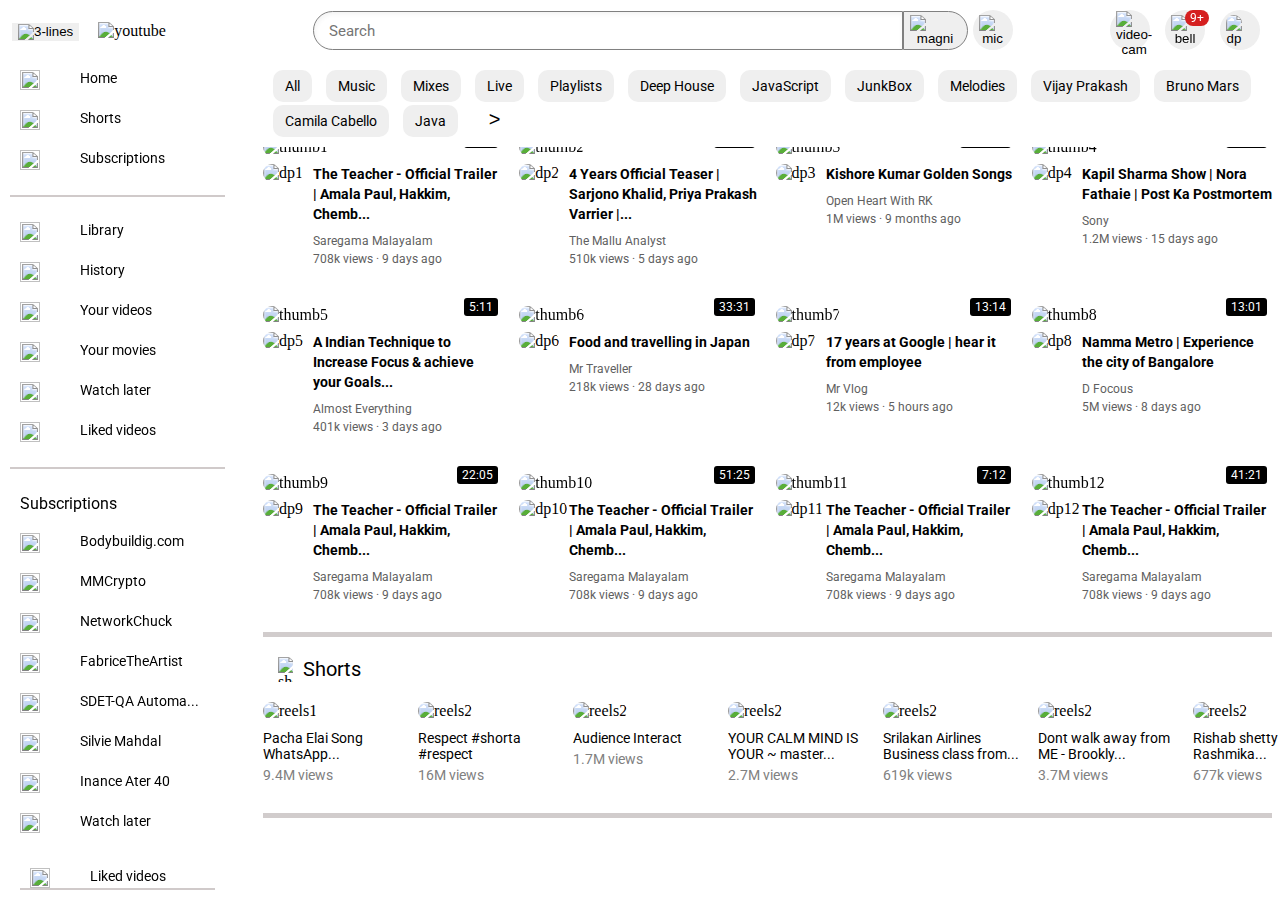
==== youtube-clone.html @ 5f98bfbc "Add files via upload" ====
<!DOCTYPE html>
<html>
    <head>
        <title>Youtube_clone</title>
        <link rel="stylesheet" href="clone.css">
        <link rel="stylesheet" href="header.css">
        <link rel="stylesheet" href="sidebar.css">
        <link rel="preconnect" href="https://fonts.googleapis.com">
        <link rel="preconnect" href="https://fonts.gstatic.com" crossorigin>
        <link href="https://fonts.googleapis.com/css2?family=Roboto:wght@400;500;700&display=swap" rel="stylesheet">
    
    </head>
    <body class="body">
        <div class="header">
            <div class="left-div">
                <button class="lines-button">
                    <img class="lines" src="/own/logo/3-lines2.png" alt="3-lines">
                </button>
                <img class="yt" src="/own/logo/youtube.jpg" alt="youtube">
            </div>
            <div class="center-div">
                <input class="search" type="text" placeholder="Search">
                <button class="magni-button">
                    <img class="magni" src="/own/logo/magni.jpg" alt="magni">
                    <div class="tooltip">Search</div>
                </button>
                <button class="mic-button">
                    <img class="mic" src="/own/logo/mic.png" alt="mic">
                    <div class="tooltip">Search with your voice </div>
                </button>
            </div>
            <div class="right-div">
                <button class="video-cam-button">
                    <img class="video-cam" src="/own/logo/video-cam.jpg" alt="video-cam">
                    <div class="tooltip">Create</div>
                </button>    
                <button class="bell-button">
                    <div class="noti">
                        <img class="bell" src="/own/logo/bell.webp" alt="bell">
                        <div class="tooltip">Notifications</div>
                    <div class="noti-number">9+</div>
                    </div>
                </button>
                <button class="login-button">
                    <img class="login-icon" src="/class/channel-pictures/rahul-dito-dp.jpg" alt="dp">
                </button>
            </div>
        </div>
        <div class="header2">
            <button class="header-button">
                All
            </button>
            <button class="header-button">
                Music
            </button>
            <button class="header-button">
                Mixes
            </button>
            <button class="header-button">
                Live
            </button>
            <button class="header-button">
                Playlists
            </button>
            <button class="header-button">
                Deep House
            </button>
            <button class="header-button">
                JavaScript
            </button>
            <button class="header-button">
                JunkBox
            </button>
            <button class="header-button">
                Melodies
            </button>
            <button class="header-button">
                Vijay Prakash
            </button>
            <button class="header-button">
                Bruno Mars
            </button>
            <button class="header-button">
                Camila Cabello
            </button>
            <button class="header-button">
                Java
           </button>
            <button class="header-button-arrow">
                >
            </button>
        </div>


        <div class="sidebar">
            <button class="side1">
                <div class="div-side">
                <img class="img-home" src="/own/logo/home.jpg">
                Home 
                </div> 
            </button>
            <button class="side1">
                <div class="div-side">
                <img class="img-home" src="/own/logo/shorts.jpg">
                Shorts
                </div>                
            </button>
            <button class="side1">
                <div class="div-side">
                <img class="img-home" src="/own/logo/sub.jpg">
                Subscriptions
                </div>
            </button>

           <div class="line"></div>
            
           <button class="side1">
                <div class="div-side">
                <img class="img-home" src="/own/logo/lib.jpg">
                Library
                </div>
            </button>
            <button class="side1">
                <div class="div-side">
                <img class="img-home" src="/own/logo/history.jpg">
                History
                </div>
            </button>
            <button class="side1">
                <div class="div-side">
                    <img class="img-home" src="/own/logo/your-videos.jpg">
                    Your videos
                </div>
               
            </button>
            <button class="side1">
                <div class="div-side">
                    <img class="img-home" src="/own/logo/your-movies.jpg">
                    Your movies
                </div>
                
            </button>
            <button class="side1">
                <div class="div-side">

                    <img class="img-home" src="/own/logo/watch-later.png">
                    Watch later
                </div>
                
            </button>
            <button class="side1">
                <div class="div-side">
                    <img class="img-home" src="/own/logo/liked.png">
                Liked videos
                </div>
            </button>
            <div class="line"></div>

            <Div class="sub-main">Subscriptions</Div>

            <button class="side1">
                <div class="div-side">
                <img class="img-home" src="/class/channel-pictures/class-dp.jpg">
                Bodybuildig.com
                </div> 
            </button>
            <button class="side1">
                <div class="div-side">
                <img class="img-home" src="/own/display-pictures/dp1.jpg">
                MMCrypto
                </div>                
            </button>
            <button class="side1">
                <div class="div-side">
                <img class="img-home" src="/own/display-pictures/dp9.jpg">
                NetworkChuck                
                </div>                
            </button>
           <button class="side1">
                <div class="div-side">
                <img class="img-home" src="/own/display-pictures/dp10.jpg">
                FabriceTheArtist
                </div>
            </button>
            <button class="side1">
                <div class="div-side">
                <img class="img-home" src="/own/display-pictures/dp9.jpg">
                SDET-QA Automa...
                </div>
            </button>
            <button class="side1">
                <div class="div-side">
                    <img class="img-home" src="/class/channel-pictures/class-dp.jpg">
                    Silvie Mahdal
                </div>
               
            </button>
            <button class="side1">
                <div class="div-side">
                    <img class="img-home" src="/own/logo/home.jpg">
                    Inance Ater 40
                </div>
                
            </button>
            <button class="side1">
                <div class="div-side">

                    <img class="img-home" src="/own/logo/home.jpg">
                    Watch later
                </div>
                
            </button>
            <button class="side1">
                <div class="line">
                <div class="div-side">
                        <img class="img-home" src="/own/logo/home.jpg">
                    Liked videos
                    </div>
                </div>
                
            </button>
          
        </div>
        
        <div class="video-grid">
            <div class="main">
                <div class="image-preview">
                    <img class="thumbnail" src="/own/thumbnails/tumb1.webp" alt="thumb1">
                    <div class="timestamp">3:41</div>
                </div>
                <div class="video-info-grid">
                    <div class="dp-holder">
                        <img class="dp" src="/own/display-pictures/dp1.jpg" alt="dp1">
                    </div>
                    <div class="video-preview">
                        <p class="video-title">
                            The Teacher - Official Trailer | Amala Paul, Hakkim, Chemb...
                        </p>
                        <p class="video-owner">
                            Saregama Malayalam
                        </p>
                        <p class="video-views">
                            708k views &#903; 9 days ago
                        </p>
                    </div>
                </div>
                
            </div>
    
    
            <div class="main">
    
                <div class="image-preview">
                    <img class="thumbnail" src="/own/thumbnails/thumb2.webp" alt="thumb2">
                    <div class="timestamp">25:04</div>
                </div>
                <div class="video-info-grid">
                    <div class="dp-holder">
                        <img class="dp" src="/own/display-pictures/dp2.jpg" alt="dp2">
                    </div>
                    <div class="video-preview">
                        <p class="video-title">
                            4 Years Official Teaser | Sarjono Khalid, Priya Prakash Varrier |...
                        </p>
                        <p class="video-owner">
                            The Mallu Analyst
                        </p>
                        <p class="video-views">
                            510k views &#903; 5 days ago
                        </p>
                    </div>
                </div>
               
            </div>



                        
            <div class="main">
                
                <div class="image-preview">
                    <img class="thumbnail" src="/own/thumbnails/thumb3.webp" alt="thumb3">
                    <div class="timestamp">1:33:41</div>
                </div>
                <div class="video-info-grid">
                    <div class="dp-holder">
                        <img class="dp" src="/own/display-pictures/dp3.jpg" alt="dp3">
                    </div>
                    <div class="video-preview">
                        <p class="video-title">
                            Kishore Kumar Golden Songs
                        </p>
                        <p class="video-owner">
                            Open Heart With RK
                        </p>
                        <p class="video-views">
                            1M views &#903; 9 months ago
                        </p>
                    </div>
                </div>
                
            </div>


            <div class="main">

                <div class="image-preview">
                    <img class="thumbnail" src="/own/thumbnails/thumb4.webp" alt="thumb4">
                    <div class="timestamp">55:21</div>
                </div>
                <div class="video-info-grid">
                    <div class="dp-holder">
                        <img class="dp" src="/own/display-pictures/dp4.jpg" alt="dp4">
                    </div>
                    <div class="video-preview">
                        <p class="video-title">
                            Kapil Sharma Show | Nora Fathaie | Post Ka Postmortem
                        </p>
                        <p class="video-owner">
                            Sony
                        </p>
                        <p class="video-views">
                            1.2M views &#903; 15 days ago
                        </p>
                    </div>
                </div>
            </div>


            <div class="main">

            <div class="image-preview">
                <img class="thumbnail" src="/own/thumbnails/thumb5.webp" alt="thumb5">
                <div class="timestamp">5:11</div>
            </div>
            <div class="video-info-grid">
                <div class="dp-holder">
                    <img class="dp" src="/own/display-pictures/dp5.jpg" alt="dp5">
                </div>
                <div class="video-preview">
                    <p class="video-title">
                        A Indian Technique to Increase Focus & achieve your Goals...
                    </p>
                    <p class="video-owner">
                        Almost Everything
                    </p>
                    <p class="video-views">
                        401k views &#903; 3 days ago
                    </p>
                </div>
            </div>
            </div>


            <div class="main">

            <div class="image-preview">
                <img class="thumbnail" src="/own/thumbnails/thumb6.webp" alt="thumb6">
                <div class="timestamp">33:31</div>
            </div>
            <div class="video-info-grid">
                <div class="dp-holder">
                    <img class="dp" src="/own/display-pictures/dp6.jpg" alt="dp6">
                </div>
                <div class="video-preview">
                    <p class="video-title">
                        Food and travelling in Japan
                    <p class="video-owner">
                        Mr Traveller
                    </p>
                    <p class="video-views">
                        218k views &#903; 28 days ago
                    </p>
                </div>
            </div>
            </div>


            <div class="main">

            <div class="image-preview">
                <img class="thumbnail" src="/own/thumbnails/thumb7.webp" alt="thumb7">
                <div class="timestamp">13:14</div>
            </div>
            <div class="video-info-grid">
                <div class="dp-holder">
                    <img class="dp" src="/own/display-pictures/dp7.jpg" alt="dp7">
                </div>
                <div class="video-preview">
                    <p class="video-title">
                        17 years at Google | hear it from employee
                    </p>
                    <p class="video-owner">
                        Mr Vlog
                    </p>
                    <p class="video-views">
                        12k views &#903; 5 hours ago
                    </p>
                </div>
            </div>
            </div>


            <div class="main">

            <div class="image-preview">
                <img class="thumbnail" src="/own/thumbnails/thumb8.webp" alt="thumb8">
                <div class="timestamp">13:01</div>
            </div>
            <div class="video-info-grid">
                <div class="dp-holder">
                    <img class="dp" src="/own/display-pictures/dp8.jpg" alt="dp8">
                </div>
                <div class="video-preview">
                    <p class="video-title">
                        Namma Metro | Experience the city of Bangalore
                    </p>
                    <p class="video-owner">
                        D Focous
                    </p>
                    <p class="video-views">
                        5M views &#903; 8 days ago
                    </p>
                </div>
            </div>

            </div>




            <div class="main">

            <div class="image-preview">
                <img class="thumbnail" src="/own/thumbnails/thumb9.webp" alt="thumb9">
                <div class="timestamp">22:05</div>
            </div>
            <div class="video-info-grid">
                <div class="dp-holder">
                    <img class="dp" src="/own/display-pictures/dp9.jpg" alt="dp9">
                </div>
                <div class="video-preview">
                    <p class="video-title">
                        The Teacher - Official Trailer | Amala Paul, Hakkim, Chemb...
                    </p>
                    <p class="video-owner">
                        Saregama Malayalam
                    </p>
                    <p class="video-views">
                        708k views &#903; 9 days ago
                    </p>
                </div>
            </div>
            </div>

            <div class="main">

            <div class="image-preview">
                <img class="thumbnail" src="/own/thumbnails/thumb10.webp" alt="thumb10">
                <div class="timestamp">51:25</div>
            </div>
            <div class="video-info-grid">
                <div class="dp-holder">
                    <img class="dp" src="/own/display-pictures/dp10.jpg" alt="dp10">
                </div>
                <div class="video-preview">
                    <p class="video-title">
                        The Teacher - Official Trailer | Amala Paul, Hakkim, Chemb...
                    </p>
                    <p class="video-owner">
                        Saregama Malayalam
                    </p>
                    <p class="video-views">
                        708k views &#903; 9 days ago
                    </p>
                </div>
            </div>

            </div>


            <div class="main">

            <div class="image-preview">
                <img class="thumbnail" src="/own/thumbnails/thumb11.webp" alt="thumb11">
                <div class="timestamp">7:12</div>
            </div>
            <div class="video-info-grid">
                <div class="dp-holder">
                    <img class="dp" src="/own/display-pictures/dp11.jpg" alt="dp11">
                </div>
                <div class="video-preview">
                    <p class="video-title">
                        The Teacher - Official Trailer | Amala Paul, Hakkim, Chemb...
                    </p>
                    <p class="video-owner">
                        Saregama Malayalam
                    </p>
                    <p class="video-views">
                        708k views &#903; 9 days ago
                    </p>
                </div>
            </div>
            </div>


            <div class="main">

            <div class="image-preview">
                <img class="thumbnail" src="/own/thumbnails/thumb12.webp" alt="thumb12">
                <div class="timestamp">41:21</div>
            </div>
            <div class="video-info-grid">
                <div class="dp-holder">
                    <img class="dp" src="/own/display-pictures/dp12.jpg" alt="dp12">
                </div>
                <div class="video-preview">
                    <p class="video-title">
                        The Teacher - Official Trailer | Amala Paul, Hakkim, Chemb...
                    </p>
                    <p class="video-owner">
                        Saregama Malayalam
                    </p>
                    <p class="video-views">
                        708k views &#903; 9 days ago
                    </p>
                </div>
            </div>
            </div>
        </div>

                
        <div class="shorts-div">
            <img class="shorts-icon" src="/own/Youtube_shorts_icon.svg.png" alt="shorts">
        <p class="Shorts">
            Shorts
        </p>
        </div>
        <div class="reels-grid">
        
        <div class="reels">
        <img class="reels-image" src="/own/reels/reel1.webp" alt="reels1">
        <p class="reels-text">
            Pacha Elai Song WhatsApp...
        </p>
        <p class="reels-views">
            9.4M views
        </p>
        </div>

        <div class="reels">
            <img class="reels-image" src="/own/reels/reel2.webp" alt="reels2">
            <p class="reels-text">
                Respect #shorta #respect
            </p>
            <p class="reels-views">
                16M views
            </p>
            </div>

         <div class="reels">
                <img class="reels-image" src="/own/reels/reel3.webp" alt="reels2">
                <p class="reels-text">
                    Audience Interact
                </p>
                <p class="reels-views">
                    1.7M views
                </p>
                </div>

                <div class="reels">
                    <img class="reels-image" src="/own/reels/reel4.webp" alt="reels2">
                    <p class="reels-text">
                        YOUR CALM MIND IS YOUR ~ master...
                    </p>
                    <p class="reels-views">
                        2.7M views
                    </p>
                    </div>

                    <div class="reels">
                        <img class="reels-image" src="/own/reels/reel5.webp" alt="reels2">
                        <p class="reels-text">
                            Srilakan Airlines Business  class from...
                        </p>
                        <p class="reels-views">
                            619k views
                        </p>
                        </div>
                
                        <div class="reels">
                            <img class="reels-image" src="/own/reels/reel6.webp" alt="reels2">
                            <p class="reels-text">
                                Dont walk away from ME - Brookly...
                            </p>
                            <p class="reels-views">
                                3.7M views
                            </p>
                        </div>

                            <div class="reels">
                                <img class="reels-image" src="/own/reels/reel7.webp" alt="reels2">
                                <p class="reels-text">
                                    Rishab shetty trolls Rashmika...
                                </p>
                                <p class="reels-views">
                                    677k views
                                </p>
                             </div>

        </div>
    </body>
</html>
---- clone.css ----
p{
    font-family: Roboto, Arial;
    margin-top: 0;
    margin-bottom: 0;
    font-size: 14px;
}
.video-grid{
    display: grid;
    grid-template-columns: 1fr 1fr 1fr 1fr;
    column-gap: 16px;
    row-gap: 40px;
    border-bottom-width: 5px;
    border-bottom-style: solid;
    border-bottom-color: rgb(209, 204, 204);
    padding-bottom: 30px;
}
@media (max-width: 1130px){
    .video-grid{
        grid-template-columns: 1fr 1fr 1fr;
    }
}

@media (max-width: 890px){
    .video-grid{
        grid-template-columns: 1fr 1fr;
    }
}
@media(max-width:510px){
    .video-grid{
        grid-template-columns: 1fr;
    }
}

.image-preview{
    position: relative;
}
.timestamp{
    position: absolute;
    background-color: black;
    color: white;
    font-family: Roboto, arial;
    font-size: 12px;
    bottom: 16px;
    right: 5px;
    border-radius: 3px;
    padding: 2px 5px 2px 5px;
}

.thumbnail{
    width: 100%;
    border-radius: 15px;
    margin-bottom: 8px;
}

.video-info-grid{
    display: grid;
    grid-template-columns: 50px 1fr;            
}

.dp{
    width: 100%;
    border-radius: 50px;
}

.video-title{
    font-size: 14px ;
    font-weight: 500;
    line-height: 20px;
    margin-bottom: 10px;
    margin-top: 0px;
}
.video-title{
    font-weight: bold;
}
.video-owner,
.video-views{
    display: block;
    font-size: 12px;
    color: rgb(96, 96, 96);
}
.video-owner{
    margin-bottom: 4px;
}


.reels-text{
    margin-top: 10px;
    width: 145px;
}
.shorts-icon{
display: inline-block;
width: 15px;
height: 25px;
margin-right: 10px;
}
.shorts-div{
display: flex;
flex-direction: row;
margin-left: 15px;
margin-bottom: 20px;
margin-top: 20px;
}
.Shorts{
font-size: 20px;
}
.reels-views{
    margin-top: 5px;
    color: grey;
}
.reels-image{
    width: 100%;
    height: 280px;
    border-radius: 15px;
}
.reels-grid{
    display: grid;
    grid-template-columns: 1fr 1fr 1fr 1fr 1fr 1fr 1fr;
    column-gap: 10px;
    border-bottom-width: 5px;
    border-bottom-style: solid;
    border-bottom-color: rgb(209, 204, 204);
    padding-bottom: 30px;
}

@media (max-width:500px){
    .reels-grid{
        grid-template-columns: 1fr 1fr 1fr 1fr;
    }
}

@media (min-width:0) and (max-width:499px){
    .reels-grid{
        grid-template-columns: 1fr 1fr 1fr ;
    }
}
@media (min-width:1000px){
    .reels-grid{
        grid-template-columns: 1fr 1fr 1fr 1fr 1fr 1fr 1fr;
    }
}
---- header.css ----
.body{
    padding-top: 130px;
    padding-left: 255px;
}
.header{
    display: flex;
    flex-direction: row;
    height: 55px;
    justify-content: space-between;
    align-items: center;
    position:fixed;
    background-color: white;
    top:0;
    left: 0;
    right: 0;
    height: 60px;
    padding-bottom: 10px;
    z-index: 100;
}
.left-div{
    width: 200px;
    margin-bottom: 8px;
    margin-top: 10px;
}
.lines-button{
    border: none;
    margin-left: 12px;   
}
.lines-button:hover{
    background-color: grey;
    cursor: pointer;
    border-radius: 100%;
}
.lines{
    width: 22px;
    height: 22px;
}
.yt{
    margin-left: 15px;
    width:95px;
    height: 22px;
}
.center-div{
    flex: 2;
    margin-left: 70px;
    margin-right: 55px;
    max-width: 700px;
    display: flex;
    align-items: center;
    justify-content: center;
}
.search{
    flex: 1;
    height: 35px;
    border-width: 1px;
    border-style: solid;
    border-color: grey;
    border-radius: 50px 0 0 50px ;
    padding-left: 15px;
    font-size: 15px;
    box-shadow: inset 1px 2px 5px rgba(0, 0, 0, 0.05);
    width: 0;
}
.magni-button .tooltip,
.mic-button .tooltip,
.bell-button .tooltip,
.video-cam-button .tooltip{
    position: absolute;
    background-color: grey;
    color: white;
    font-family: Roboto, arial;
    font-size: 12px;
    border-radius: 3px;
    padding: 8px 8px 8px 8px;
    opacity: 0;
    transition: opacity 0.15s;
    pointer-events: none;
    white-space: nowrap;
}
.magni-button:hover .tooltip,
.mic-button:hover .tooltip,
.bell-button:hover .tooltip,
.video-cam-button:hover .tooltip{
    opacity: 1;
}
.search::placeholder{
    font-family: Roboto, Arial;
    font-size: 15px;
}
.magni-button{
    width: 65px;
    height: 39px;
    border: none;
    border-width: 1px;
    border-style: solid;
    border-color: grey;
    border-radius: 0 50px 50px 0;
    position: relative;
}
.magni{
    width: 20px;
    height:20px;
}
.mic-button{
    height: 40px;
    width: 40px;
    border: none;
    border-radius: 50px;
    margin-left: 5px;
    position: relative;
}
.mic-button:hover{
    background-color: grey;
    cursor: pointer;
    
}
.mic{
    width: 25px;
    height: 25px;
}
.right-div{
  width: 170px;
  display: flex;
  justify-content: space-between;
  align-items: center;
  margin-bottom: 10px;
  flex-shrink: 0;
  margin-top: 10px;
}
.video-cam-button{
    width: 40px;
    height: 40px;
    border: none;
    border-radius: 50px;
    position: relative;
}
.video-cam-button:hover{
    background-color: grey;
}
.video-cam{
    width: 28px;
    height:20px;
}
.bell-button{
    height: 40px;
    width: 40px;
    border-radius: 50px;
    border: none;
    position: relative;
}
.noti{
    position: relative;
}
.noti-number{
    position: absolute;
    background-color: rgb(213, 32, 32);
    color: white;
    font-family: Roboto, arial;
    font-size: 12px;
    padding: 1px 5px 1px 5px;
    border-radius: 50px;
    top: -5px;
    right: -10px;
}
.bell-button:hover{
    background-color: grey;
    cursor: pointer;
    border-radius: 50px;
}
.bell{
    width: 23px;
    height: 20px;
    
}
.login-button{
    width: 40px;
    height: 40px;
    border-radius: 50px;
    margin-right: 20px;
    border:none;
}
.login-icon{
    width: 32px;
    height: 32px;
    border-radius: 50px;
    margin-right: 16px;
}

.header2{
    background-color: white;
    position: fixed;
    top: 70px;
    padding-bottom :10px; 
    z-index: 100;
}
.header-button{
    font-family: Roboto, arial;
    font-size: 14px;
    border:none;
    border-radius: 10px;
    padding: 8px 12px 8px 12px;
    margin-left: 10px;
}
.header-button:hover{
    cursor: pointer;
    background-color: grey;
}
.header-button-arrow{
    border: none;
    font-size: 20px;
    background-color: white;
    border-radius: 50px;
    width: 35px ;
    height: 35px;
    margin-left: 15px;
}
.header-button-arrow:hover{
    background-color: grey;
    cursor: pointer;
}
---- sidebar.css ----
.sidebar{
    position:fixed;
    top: 60px;;
    left:0;
    bottom: 0;
    width: 235px;
    display: flex;
    flex-direction: column;
}



.div-side{
    display: flex;
    flex-direction: row;
}
.side1{
    font-family: Roboto, arial;
    font-size: 14px;
    padding: 10px 10px 10px 10px;
    border-radius: 10px;
    border: none;
    background-color: white;
}
.side1:hover{
    cursor: pointer;
    background-color: rgb(212, 211, 211);
}
.img-home{
    width: 20px;
    height: 20px;
    margin-right: 40px;
    margin-left: 10px;
}
.line{
    margin-left: 10px;
    margin-bottom: 15px;
    margin-top: 15px;
    margin-right: 10px;
    border-bottom-width: 2px;
    border-bottom-color: rgb(208, 202, 202);
    border-bottom-style: solid;
}
.sub-main{
    font-family: Roboto, arial;
    margin-top: 10px;
    margin-left: 20px;
    margin-bottom :10px;
}
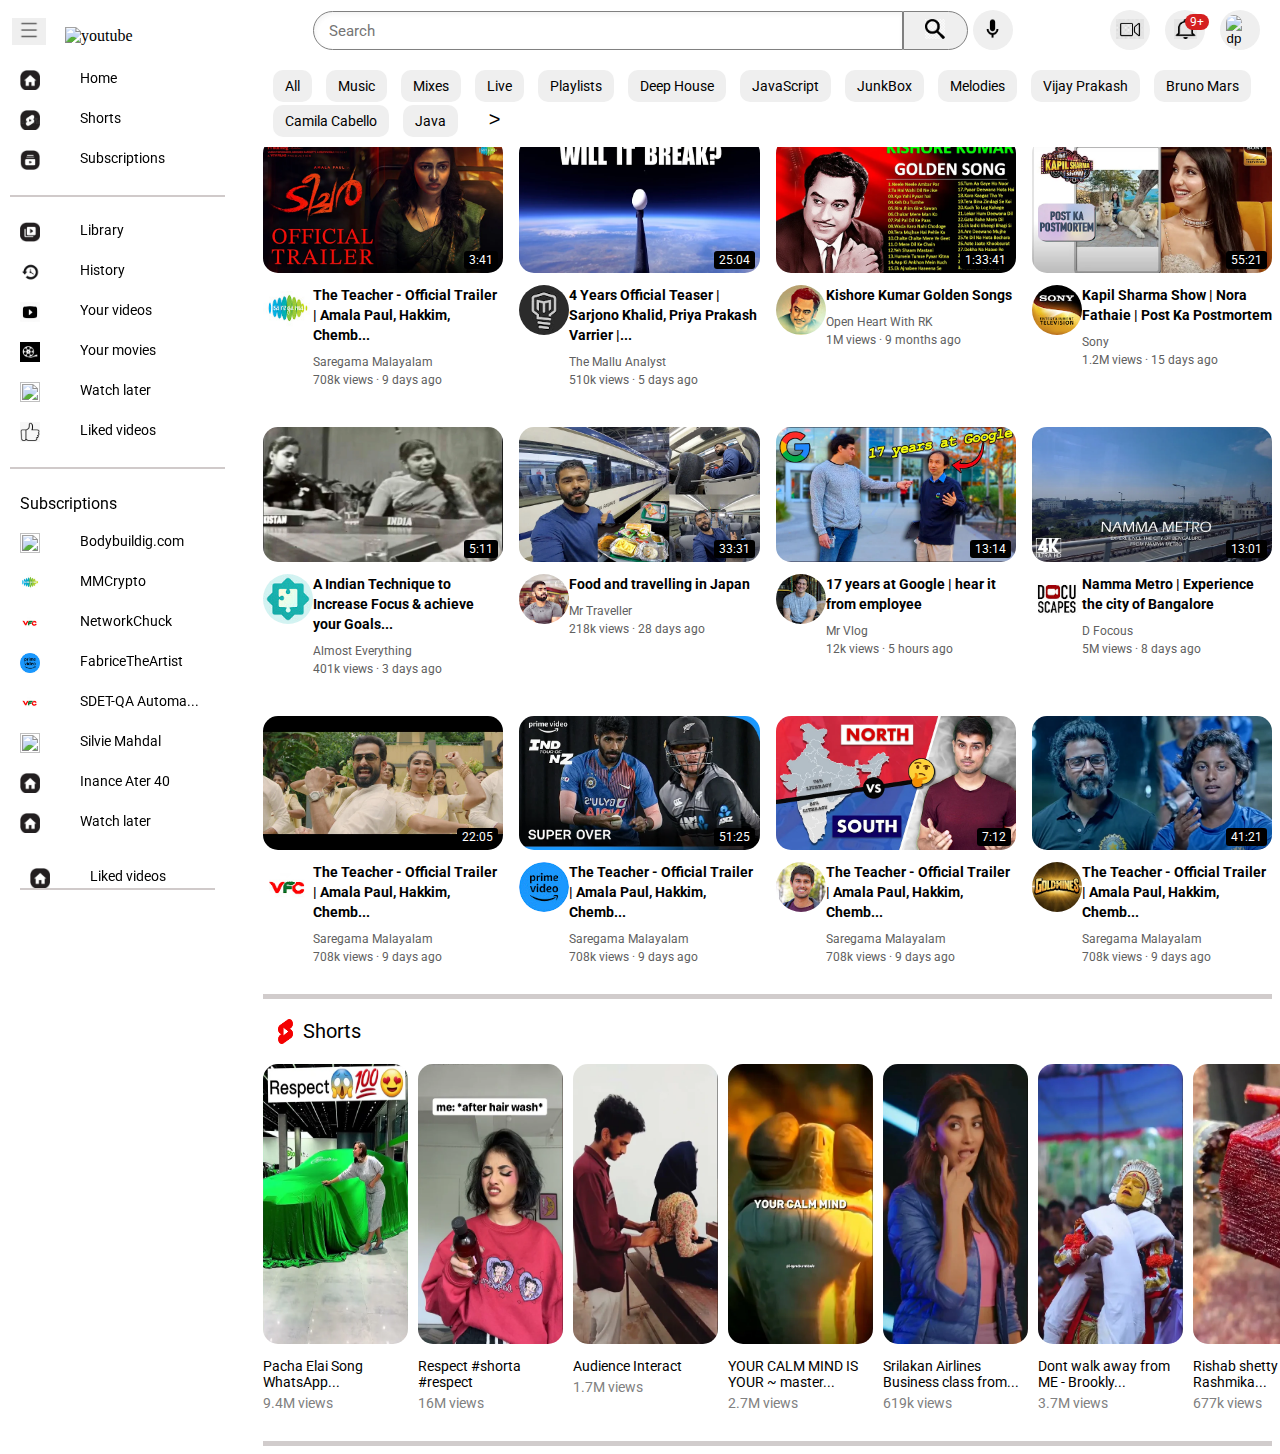
==== commit bf6ae464: "Update youtube-clone.html" ====
--- a/youtube-clone.html
+++ b/youtube-clone.html
@@ -14,29 +14,29 @@
         <div class="header">
             <div class="left-div">
                 <button class="lines-button">
-                    <img class="lines" src="/own/logo/3-lines2.png" alt="3-lines">
+                    <img class="lines" src="/logo/3-lines2.png" alt="3-lines">
                 </button>
                 <img class="yt" src="/own/logo/youtube.jpg" alt="youtube">
             </div>
             <div class="center-div">
                 <input class="search" type="text" placeholder="Search">
                 <button class="magni-button">
-                    <img class="magni" src="/own/logo/magni.jpg" alt="magni">
+                    <img class="magni" src="/logo/magni.jpg" alt="magni">
                     <div class="tooltip">Search</div>
                 </button>
                 <button class="mic-button">
-                    <img class="mic" src="/own/logo/mic.png" alt="mic">
+                    <img class="mic" src="/logo/mic.png" alt="mic">
                     <div class="tooltip">Search with your voice </div>
                 </button>
             </div>
             <div class="right-div">
                 <button class="video-cam-button">
-                    <img class="video-cam" src="/own/logo/video-cam.jpg" alt="video-cam">
+                    <img class="video-cam" src="/logo/video-cam.jpg" alt="video-cam">
                     <div class="tooltip">Create</div>
                 </button>    
                 <button class="bell-button">
                     <div class="noti">
-                        <img class="bell" src="/own/logo/bell.webp" alt="bell">
+                        <img class="bell" src="/logo/bell.webp" alt="bell">
                         <div class="tooltip">Notifications</div>
                     <div class="noti-number">9+</div>
                     </div>
@@ -95,19 +95,19 @@
         <div class="sidebar">
             <button class="side1">
                 <div class="div-side">
-                <img class="img-home" src="/own/logo/home.jpg">
+                <img class="img-home" src="/logo/home.jpg">
                 Home 
                 </div> 
             </button>
             <button class="side1">
                 <div class="div-side">
-                <img class="img-home" src="/own/logo/shorts.jpg">
+                <img class="img-home" src="/logo/shorts.jpg">
                 Shorts
                 </div>                
             </button>
             <button class="side1">
                 <div class="div-side">
-                <img class="img-home" src="/own/logo/sub.jpg">
+                <img class="img-home" src="/logo/sub.jpg">
                 Subscriptions
                 </div>
             </button>
@@ -116,26 +116,26 @@
             
            <button class="side1">
                 <div class="div-side">
-                <img class="img-home" src="/own/logo/lib.jpg">
+                <img class="img-home" src="/logo/lib.jpg">
                 Library
                 </div>
             </button>
             <button class="side1">
                 <div class="div-side">
-                <img class="img-home" src="/own/logo/history.jpg">
+                <img class="img-home" src="/logo/history.jpg">
                 History
                 </div>
             </button>
             <button class="side1">
                 <div class="div-side">
-                    <img class="img-home" src="/own/logo/your-videos.jpg">
+                    <img class="img-home" src="/logo/your-videos.jpg">
                     Your videos
                 </div>
                
             </button>
             <button class="side1">
                 <div class="div-side">
-                    <img class="img-home" src="/own/logo/your-movies.jpg">
+                    <img class="img-home" src="/logo/your-movies.jpg">
                     Your movies
                 </div>
                 
@@ -150,7 +150,7 @@
             </button>
             <button class="side1">
                 <div class="div-side">
-                    <img class="img-home" src="/own/logo/liked.png">
+                    <img class="img-home" src="/logo/liked.png">
                 Liked videos
                 </div>
             </button>
@@ -166,25 +166,25 @@
             </button>
             <button class="side1">
                 <div class="div-side">
-                <img class="img-home" src="/own/display-pictures/dp1.jpg">
+                <img class="img-home" src="/display-pictures/dp1.jpg">
                 MMCrypto
                 </div>                
             </button>
             <button class="side1">
                 <div class="div-side">
-                <img class="img-home" src="/own/display-pictures/dp9.jpg">
+                <img class="img-home" src="/display-pictures/dp9.jpg">
                 NetworkChuck                
                 </div>                
             </button>
            <button class="side1">
                 <div class="div-side">
-                <img class="img-home" src="/own/display-pictures/dp10.jpg">
+                <img class="img-home" src="/display-pictures/dp10.jpg">
                 FabriceTheArtist
                 </div>
             </button>
             <button class="side1">
                 <div class="div-side">
-                <img class="img-home" src="/own/display-pictures/dp9.jpg">
+                <img class="img-home" src="/display-pictures/dp9.jpg">
                 SDET-QA Automa...
                 </div>
             </button>
@@ -197,7 +197,7 @@
             </button>
             <button class="side1">
                 <div class="div-side">
-                    <img class="img-home" src="/own/logo/home.jpg">
+                    <img class="img-home" src="/logo/home.jpg">
                     Inance Ater 40
                 </div>
                 
@@ -205,7 +205,7 @@
             <button class="side1">
                 <div class="div-side">
 
-                    <img class="img-home" src="/own/logo/home.jpg">
+                    <img class="img-home" src="/logo/home.jpg">
                     Watch later
                 </div>
                 
@@ -213,7 +213,7 @@
             <button class="side1">
                 <div class="line">
                 <div class="div-side">
-                        <img class="img-home" src="/own/logo/home.jpg">
+                        <img class="img-home" src="/logo/home.jpg">
                     Liked videos
                     </div>
                 </div>
@@ -225,12 +225,12 @@
         <div class="video-grid">
             <div class="main">
                 <div class="image-preview">
-                    <img class="thumbnail" src="/own/thumbnails/tumb1.webp" alt="thumb1">
+                    <img class="thumbnail" src="/thumbnails/tumb1.webp" alt="thumb1">
                     <div class="timestamp">3:41</div>
                 </div>
                 <div class="video-info-grid">
                     <div class="dp-holder">
-                        <img class="dp" src="/own/display-pictures/dp1.jpg" alt="dp1">
+                        <img class="dp" src="/display-pictures/dp1.jpg" alt="dp1">
                     </div>
                     <div class="video-preview">
                         <p class="video-title">
@@ -251,12 +251,12 @@
             <div class="main">
     
                 <div class="image-preview">
-                    <img class="thumbnail" src="/own/thumbnails/thumb2.webp" alt="thumb2">
+                    <img class="thumbnail" src="/thumbnails/thumb2.webp" alt="thumb2">
                     <div class="timestamp">25:04</div>
                 </div>
                 <div class="video-info-grid">
                     <div class="dp-holder">
-                        <img class="dp" src="/own/display-pictures/dp2.jpg" alt="dp2">
+                        <img class="dp" src="/display-pictures/dp2.jpg" alt="dp2">
                     </div>
                     <div class="video-preview">
                         <p class="video-title">
@@ -279,12 +279,12 @@
             <div class="main">
                 
                 <div class="image-preview">
-                    <img class="thumbnail" src="/own/thumbnails/thumb3.webp" alt="thumb3">
+                    <img class="thumbnail" src="/thumbnails/thumb3.webp" alt="thumb3">
                     <div class="timestamp">1:33:41</div>
                 </div>
                 <div class="video-info-grid">
                     <div class="dp-holder">
-                        <img class="dp" src="/own/display-pictures/dp3.jpg" alt="dp3">
+                        <img class="dp" src="/display-pictures/dp3.jpg" alt="dp3">
                     </div>
                     <div class="video-preview">
                         <p class="video-title">
@@ -305,12 +305,12 @@
             <div class="main">
 
                 <div class="image-preview">
-                    <img class="thumbnail" src="/own/thumbnails/thumb4.webp" alt="thumb4">
+                    <img class="thumbnail" src="/thumbnails/thumb4.webp" alt="thumb4">
                     <div class="timestamp">55:21</div>
                 </div>
                 <div class="video-info-grid">
                     <div class="dp-holder">
-                        <img class="dp" src="/own/display-pictures/dp4.jpg" alt="dp4">
+                        <img class="dp" src="/display-pictures/dp4.jpg" alt="dp4">
                     </div>
                     <div class="video-preview">
                         <p class="video-title">
@@ -330,12 +330,12 @@
             <div class="main">
 
             <div class="image-preview">
-                <img class="thumbnail" src="/own/thumbnails/thumb5.webp" alt="thumb5">
+                <img class="thumbnail" src="/thumbnails/thumb5.webp" alt="thumb5">
                 <div class="timestamp">5:11</div>
             </div>
             <div class="video-info-grid">
                 <div class="dp-holder">
-                    <img class="dp" src="/own/display-pictures/dp5.jpg" alt="dp5">
+                    <img class="dp" src="/display-pictures/dp5.jpg" alt="dp5">
                 </div>
                 <div class="video-preview">
                     <p class="video-title">
@@ -355,12 +355,12 @@
             <div class="main">
 
             <div class="image-preview">
-                <img class="thumbnail" src="/own/thumbnails/thumb6.webp" alt="thumb6">
+                <img class="thumbnail" src="/thumbnails/thumb6.webp" alt="thumb6">
                 <div class="timestamp">33:31</div>
             </div>
             <div class="video-info-grid">
                 <div class="dp-holder">
-                    <img class="dp" src="/own/display-pictures/dp6.jpg" alt="dp6">
+                    <img class="dp" src="/display-pictures/dp6.jpg" alt="dp6">
                 </div>
                 <div class="video-preview">
                     <p class="video-title">
@@ -379,12 +379,12 @@
             <div class="main">
 
             <div class="image-preview">
-                <img class="thumbnail" src="/own/thumbnails/thumb7.webp" alt="thumb7">
+                <img class="thumbnail" src="/thumbnails/thumb7.webp" alt="thumb7">
                 <div class="timestamp">13:14</div>
             </div>
             <div class="video-info-grid">
                 <div class="dp-holder">
-                    <img class="dp" src="/own/display-pictures/dp7.jpg" alt="dp7">
+                    <img class="dp" src="/display-pictures/dp7.jpg" alt="dp7">
                 </div>
                 <div class="video-preview">
                     <p class="video-title">
@@ -404,12 +404,12 @@
             <div class="main">
 
             <div class="image-preview">
-                <img class="thumbnail" src="/own/thumbnails/thumb8.webp" alt="thumb8">
+                <img class="thumbnail" src="/thumbnails/thumb8.webp" alt="thumb8">
                 <div class="timestamp">13:01</div>
             </div>
             <div class="video-info-grid">
                 <div class="dp-holder">
-                    <img class="dp" src="/own/display-pictures/dp8.jpg" alt="dp8">
+                    <img class="dp" src="/display-pictures/dp8.jpg" alt="dp8">
                 </div>
                 <div class="video-preview">
                     <p class="video-title">
@@ -432,12 +432,12 @@
             <div class="main">
 
             <div class="image-preview">
-                <img class="thumbnail" src="/own/thumbnails/thumb9.webp" alt="thumb9">
+                <img class="thumbnail" src="/thumbnails/thumb9.webp" alt="thumb9">
                 <div class="timestamp">22:05</div>
             </div>
             <div class="video-info-grid">
                 <div class="dp-holder">
-                    <img class="dp" src="/own/display-pictures/dp9.jpg" alt="dp9">
+                    <img class="dp" src="/display-pictures/dp9.jpg" alt="dp9">
                 </div>
                 <div class="video-preview">
                     <p class="video-title">
@@ -456,12 +456,12 @@
             <div class="main">
 
             <div class="image-preview">
-                <img class="thumbnail" src="/own/thumbnails/thumb10.webp" alt="thumb10">
+                <img class="thumbnail" src="/thumbnails/thumb10.webp" alt="thumb10">
                 <div class="timestamp">51:25</div>
             </div>
             <div class="video-info-grid">
                 <div class="dp-holder">
-                    <img class="dp" src="/own/display-pictures/dp10.jpg" alt="dp10">
+                    <img class="dp" src="/display-pictures/dp10.jpg" alt="dp10">
                 </div>
                 <div class="video-preview">
                     <p class="video-title">
@@ -482,12 +482,12 @@
             <div class="main">
 
             <div class="image-preview">
-                <img class="thumbnail" src="/own/thumbnails/thumb11.webp" alt="thumb11">
+                <img class="thumbnail" src="/thumbnails/thumb11.webp" alt="thumb11">
                 <div class="timestamp">7:12</div>
             </div>
             <div class="video-info-grid">
                 <div class="dp-holder">
-                    <img class="dp" src="/own/display-pictures/dp11.jpg" alt="dp11">
+                    <img class="dp" src="/display-pictures/dp11.jpg" alt="dp11">
                 </div>
                 <div class="video-preview">
                     <p class="video-title">
@@ -507,12 +507,12 @@
             <div class="main">
 
             <div class="image-preview">
-                <img class="thumbnail" src="/own/thumbnails/thumb12.webp" alt="thumb12">
+                <img class="thumbnail" src="/thumbnails/thumb12.webp" alt="thumb12">
                 <div class="timestamp">41:21</div>
             </div>
             <div class="video-info-grid">
                 <div class="dp-holder">
-                    <img class="dp" src="/own/display-pictures/dp12.jpg" alt="dp12">
+                    <img class="dp" src="/display-pictures/dp12.jpg" alt="dp12">
                 </div>
                 <div class="video-preview">
                     <p class="video-title">
@@ -531,7 +531,7 @@
 
                 
         <div class="shorts-div">
-            <img class="shorts-icon" src="/own/Youtube_shorts_icon.svg.png" alt="shorts">
+            <img class="shorts-icon" src="/Youtube_shorts_icon.svg.png" alt="shorts">
         <p class="Shorts">
             Shorts
         </p>
@@ -539,7 +539,7 @@
         <div class="reels-grid">
         
         <div class="reels">
-        <img class="reels-image" src="/own/reels/reel1.webp" alt="reels1">
+        <img class="reels-image" src="/reels/reel1.webp" alt="reels1">
         <p class="reels-text">
             Pacha Elai Song WhatsApp...
         </p>
@@ -549,7 +549,7 @@
         </div>
 
         <div class="reels">
-            <img class="reels-image" src="/own/reels/reel2.webp" alt="reels2">
+            <img class="reels-image" src="/reels/reel2.webp" alt="reels2">
             <p class="reels-text">
                 Respect #shorta #respect
             </p>
@@ -559,7 +559,7 @@
             </div>
 
          <div class="reels">
-                <img class="reels-image" src="/own/reels/reel3.webp" alt="reels2">
+                <img class="reels-image" src="/reels/reel3.webp" alt="reels2">
                 <p class="reels-text">
                     Audience Interact
                 </p>
@@ -569,7 +569,7 @@
                 </div>
 
                 <div class="reels">
-                    <img class="reels-image" src="/own/reels/reel4.webp" alt="reels2">
+                    <img class="reels-image" src="/reels/reel4.webp" alt="reels2">
                     <p class="reels-text">
                         YOUR CALM MIND IS YOUR ~ master...
                     </p>
@@ -579,7 +579,7 @@
                     </div>
 
                     <div class="reels">
-                        <img class="reels-image" src="/own/reels/reel5.webp" alt="reels2">
+                        <img class="reels-image" src="/reels/reel5.webp" alt="reels2">
                         <p class="reels-text">
                             Srilakan Airlines Business  class from...
                         </p>
@@ -589,7 +589,7 @@
                         </div>
                 
                         <div class="reels">
-                            <img class="reels-image" src="/own/reels/reel6.webp" alt="reels2">
+                            <img class="reels-image" src="/reels/reel6.webp" alt="reels2">
                             <p class="reels-text">
                                 Dont walk away from ME - Brookly...
                             </p>
@@ -599,7 +599,7 @@
                         </div>
 
                             <div class="reels">
-                                <img class="reels-image" src="/own/reels/reel7.webp" alt="reels2">
+                                <img class="reels-image" src="/reels/reel7.webp" alt="reels2">
                                 <p class="reels-text">
                                     Rishab shetty trolls Rashmika...
                                 </p>
@@ -610,4 +610,4 @@
 
         </div>
     </body>
-</html>+</html>
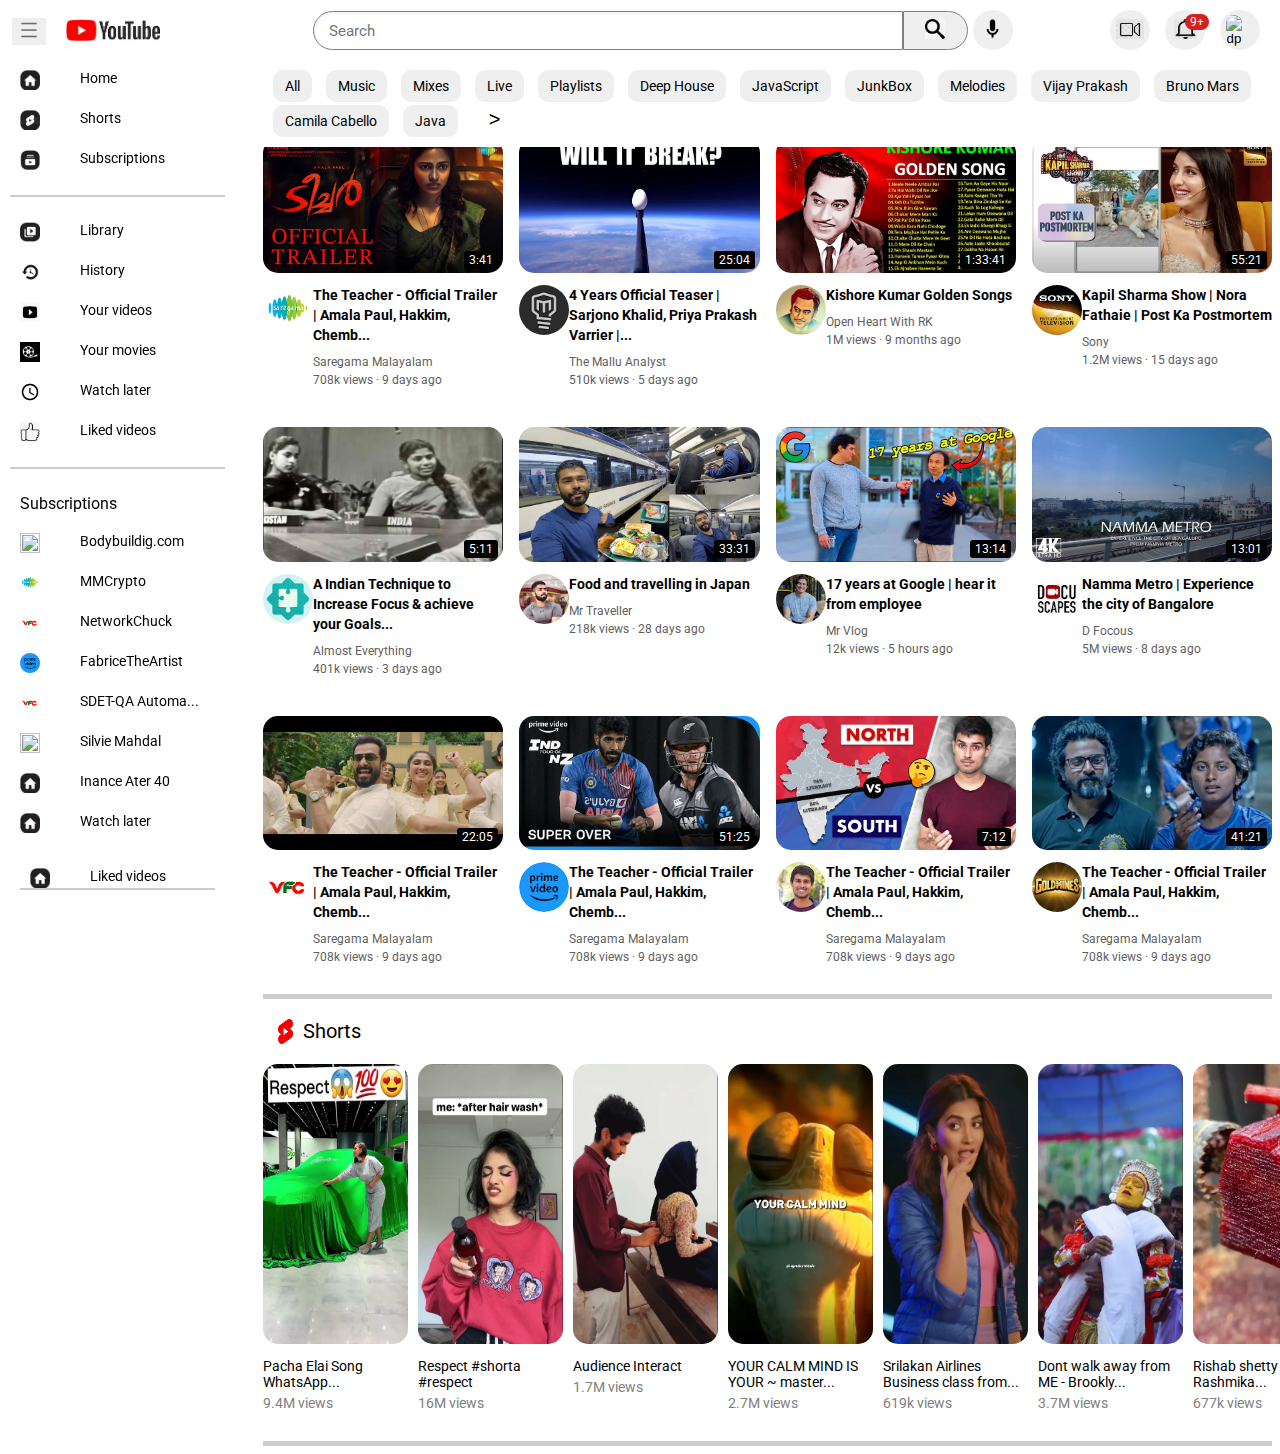
==== commit 9a2a7a09: "update" ====
--- a/youtube-clone.html
+++ b/youtube-clone.html
@@ -16,7 +16,7 @@
                 <button class="lines-button">
                     <img class="lines" src="/logo/3-lines2.png" alt="3-lines">
                 </button>
-                <img class="yt" src="/own/logo/youtube.jpg" alt="youtube">
+                <img class="yt" src="/logo/youtube.jpg" alt="youtube">
             </div>
             <div class="center-div">
                 <input class="search" type="text" placeholder="Search">
@@ -143,7 +143,7 @@
             <button class="side1">
                 <div class="div-side">
 
-                    <img class="img-home" src="/own/logo/watch-later.png">
+                    <img class="img-home" src="/logo/watch-later.png">
                     Watch later
                 </div>
                 
